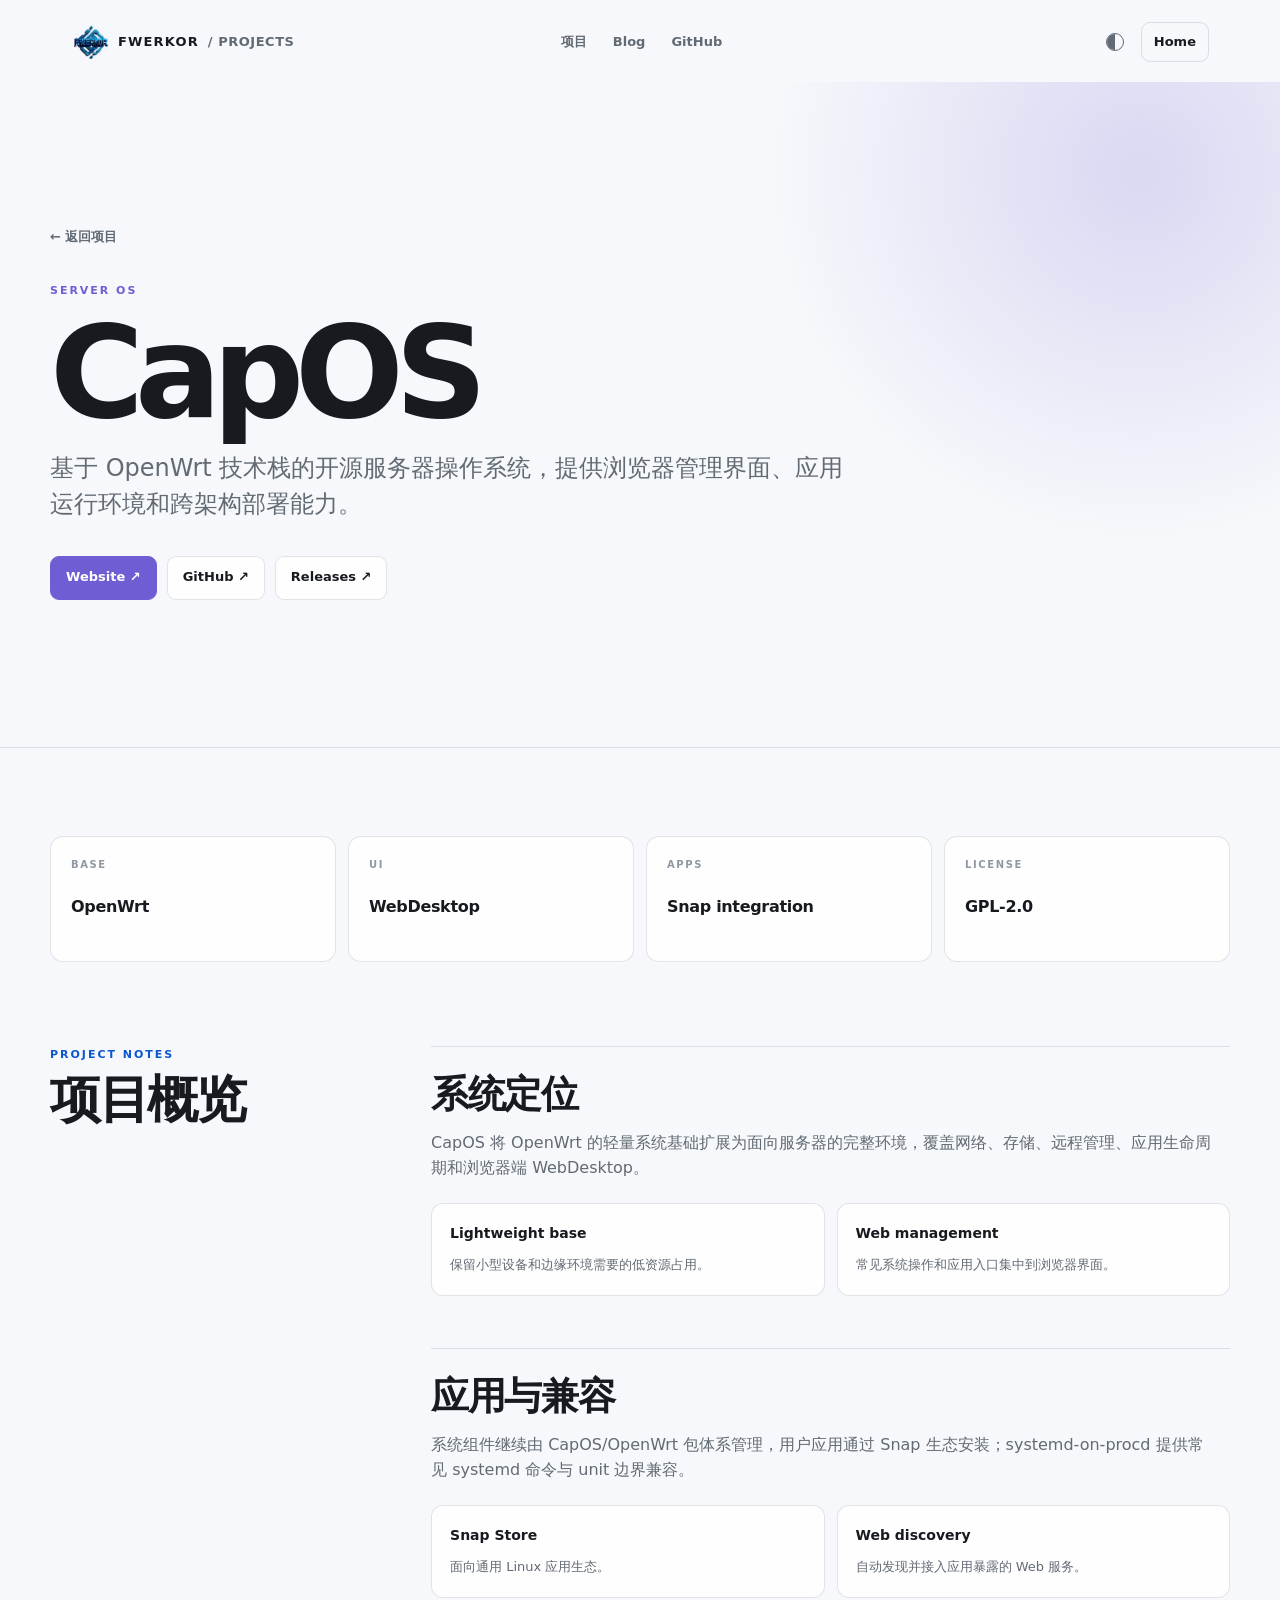
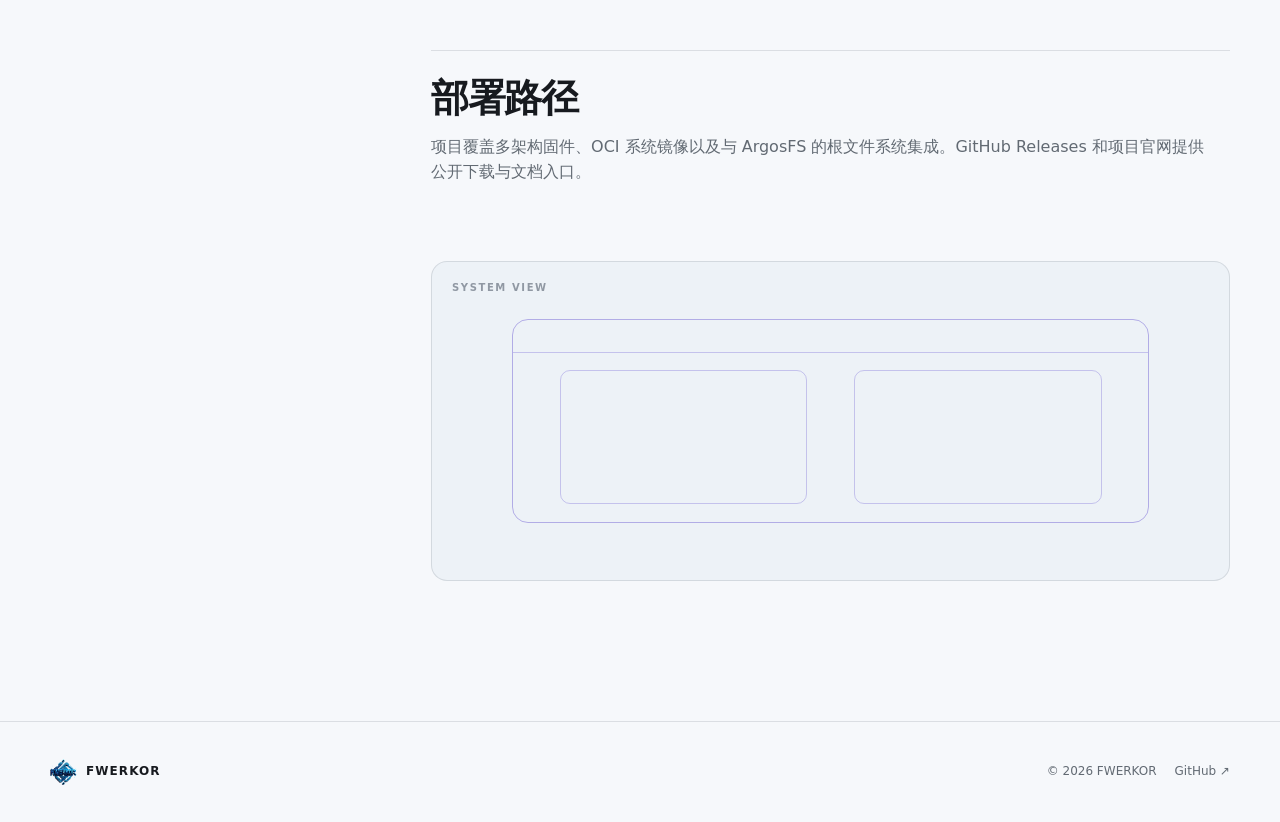
==== capos/index.html @ 383c3d09 "feat: launch redesigned FWERKOR project site" ====
<!doctype html><html lang="zh-CN"><head><meta charset="utf-8"><meta name="viewport" content="width=device-width,initial-scale=1,viewport-fit=cover"><meta name="theme-color" content="#0c0f13"><title>CapOS — FWERKOR Projects</title><link rel="icon" type="image/png" href="/assets/fwerkor-logo.png"><script src="/theme-init.js"></script><link rel="stylesheet" href="/styles.css"><script src="/main.js" defer></script></head><body><header class="site-header">
  <a class="brand" href="/"><img src="/assets/fwerkor-logo.png" alt=""><span>FWERKOR</span><span class="brand-sub">/ PROJECTS</span></a>
  <nav class="nav"><a href="/#projects">项目</a><a href="https://blog.fwerkor.com/">Blog</a><a href="https://github.com/fwerkor" target="_blank" rel="noreferrer">GitHub</a></nav>
  <div class="header-actions"><button class="theme-toggle" data-theme-toggle aria-label="切换显示模式"><span class="theme-glyph"></span></button><a class="header-home" href="https://www.fwerkor.com/">Home</a></div>
</header><main class="detail-page" data-project="capos">
<section class="detail-hero"><div class="shell detail-hero-inner"><a class="back-link" href="/">← 返回项目</a><p class="detail-kicker">SERVER OS</p><h1 class="detail-title">CapOS</h1><p class="detail-subtitle">基于 OpenWrt 技术栈的开源服务器操作系统，提供浏览器管理界面、应用运行环境和跨架构部署能力。</p><div class="resource-row"><a class="resource-link primary" href="https://capos.top/" target="_blank" rel="noreferrer">Website ↗</a><a class="resource-link" href="https://github.com/fwerkor/CapOS" target="_blank" rel="noreferrer">GitHub ↗</a><a class="resource-link" href="https://github.com/fwerkor/CapOS/releases" target="_blank" rel="noreferrer">Releases ↗</a></div></div></section>
<section class="detail-body shell"><div class="fact-grid"><div class="fact"><span class="fact-label">Base</span><span class="fact-value">OpenWrt</span></div><div class="fact"><span class="fact-label">UI</span><span class="fact-value">WebDesktop</span></div><div class="fact"><span class="fact-label">Apps</span><span class="fact-value">Snap integration</span></div><div class="fact"><span class="fact-label">License</span><span class="fact-value">GPL-2.0</span></div></div><div class="content-grid"><aside class="content-nav"><p class="section-label">PROJECT NOTES</p><h2>项目概览</h2></aside><div class="prose"><section class="prose-section reveal"><h3>系统定位</h3><p>CapOS 将 OpenWrt 的轻量系统基础扩展为面向服务器的完整环境，覆盖网络、存储、远程管理、应用生命周期和浏览器端 WebDesktop。</p><div class="feature-list"><div class="feature"><strong>Lightweight base</strong><span>保留小型设备和边缘环境需要的低资源占用。</span></div><div class="feature"><strong>Web management</strong><span>常见系统操作和应用入口集中到浏览器界面。</span></div></div></section><section class="prose-section reveal"><h3>应用与兼容</h3><p>系统组件继续由 CapOS/OpenWrt 包体系管理，用户应用通过 Snap 生态安装；systemd-on-procd 提供常见 systemd 命令与 unit 边界兼容。</p><div class="feature-list"><div class="feature"><strong>Snap Store</strong><span>面向通用 Linux 应用生态。</span></div><div class="feature"><strong>Web discovery</strong><span>自动发现并接入应用暴露的 Web 服务。</span></div></div></section><section class="prose-section reveal"><h3>部署路径</h3><p>项目覆盖多架构固件、OCI 系统镜像以及与 ArgosFS 的根文件系统集成。GitHub Releases 和项目官网提供公开下载与文档入口。</p></section><div class="architecture capos-arch" aria-hidden="true"><span class="arch-label">SYSTEM VIEW</span><div class="frame"></div><div class="pane p1"></div><div class="pane p2"></div></div></div></div></section>
</main><footer class="site-footer"><div class="shell footer-inner"><div class="footer-brand"><img src="/assets/fwerkor-logo.png" alt=""><span>FWERKOR</span></div><div class="footer-links"><span>© <span data-year>2026</span> FWERKOR</span><a href="https://github.com/fwerkor" target="_blank" rel="noreferrer">GitHub ↗</a></div></div></footer></body></html>
---- styles.css ----
:root{
  color-scheme:light;--bg:#f6f8fb;--surface:rgba(255,255,255,.84);--surface-solid:#fff;--surface-2:#edf2f7;
  --text:#171a1f;--muted:#626a73;--faint:#9098a3;--line:rgba(25,36,48,.12);--line-strong:rgba(25,36,48,.22);
  --blue:#0b57d0;--green:#188038;--violet:#6f5ed3;--orange:#b45f06;--header:rgba(246,248,251,.76);
  --shadow:0 24px 70px rgba(34,45,58,.09);--accent:var(--blue)
}
html[data-theme=dark]{color-scheme:dark;--bg:#0c0f13;--surface:rgba(21,25,31,.86);--surface-solid:#15191f;--surface-2:#10151b;
  --text:#edf1f5;--muted:#9ca5af;--faint:#69737f;--line:rgba(232,238,244,.11);--line-strong:rgba(232,238,244,.22);
  --blue:#8ab4f8;--green:#69d18e;--violet:#b7a9ff;--orange:#f2b568;--header:rgba(12,15,19,.76);--shadow:0 28px 78px rgba(0,0,0,.28)}
*{box-sizing:border-box}html{background:var(--bg);scroll-behavior:smooth}body{margin:0;min-width:320px;overflow-x:clip;background:var(--bg);color:var(--text);
  font-family:Inter,"Noto Sans SC","Microsoft YaHei",system-ui,-apple-system,BlinkMacSystemFont,"Segoe UI",sans-serif;line-height:1.6;text-rendering:optimizeLegibility}
a{color:inherit;text-decoration:none}img{max-width:100%;display:block}button{font:inherit}::selection{background:var(--blue);color:#fff}.shell{width:min(1180px,calc(100% - 44px));margin-inline:auto}
.site-header{position:fixed;z-index:100;top:12px;left:50%;transform:translateX(-50%);width:min(1160px,calc(100% - 28px));min-height:60px;display:grid;
  grid-template-columns:1fr auto 1fr;align-items:center;padding:8px 10px 8px 13px;border:1px solid transparent;border-radius:15px;
  transition:background .25s ease,border-color .25s ease,top .25s ease,box-shadow .25s ease}
.site-header.is-scrolled{top:8px;background:var(--header);border-color:var(--line);box-shadow:0 8px 30px rgba(0,0,0,.07);backdrop-filter:blur(20px) saturate(1.25);-webkit-backdrop-filter:blur(20px) saturate(1.25)}
.brand{display:inline-flex;align-items:center;gap:9px;width:max-content;font-size:13px;font-weight:780;letter-spacing:.09em}.brand img{width:35px;height:35px;object-fit:contain}
.brand-sub{color:var(--muted);font-weight:620;letter-spacing:.04em}.nav{display:flex;align-items:center;gap:2px}.nav a,.theme-toggle,.header-home{min-height:40px;display:inline-flex;align-items:center;
  justify-content:center;padding:0 12px;border-radius:9px;font-size:13px;font-weight:650;color:var(--muted)}.nav a:hover,.theme-toggle:hover,.header-home:hover{background:var(--surface);color:var(--text)}
.header-actions{justify-self:end;display:flex;gap:6px;align-items:center}.theme-toggle{width:40px;border:0;background:transparent;cursor:pointer;padding:0}.theme-glyph{width:18px;height:18px;border:1.6px solid currentColor;border-radius:50%;position:relative;overflow:hidden}
.theme-glyph::after{content:"";position:absolute;inset:-2px 50% -2px -2px;background:currentColor}.theme-toggle[data-mode=light] .theme-glyph::after{inset:4px;border-radius:50%}
.theme-toggle[data-mode=dark] .theme-glyph::after{inset:-2px -2px -2px 50%}.header-home{border:1px solid var(--line);color:var(--text)}
.index-hero{min-height:88svh;display:grid;align-items:center;position:relative;overflow:hidden;padding-top:76px}.index-hero::before{content:"";position:absolute;width:62vw;aspect-ratio:1;border-radius:50%;right:-20vw;top:-24vw;
  background:radial-gradient(circle,color-mix(in srgb,var(--blue) 19%,transparent),transparent 66%);pointer-events:none}.hero-grid{position:absolute;inset:0;opacity:.4;pointer-events:none;
  background-image:linear-gradient(var(--line) 1px,transparent 1px),linear-gradient(90deg,var(--line) 1px,transparent 1px);background-size:64px 64px;mask-image:linear-gradient(to bottom,transparent 8%,#000 45%,transparent 92%)}
.index-kicker,.section-label,.project-kind,.detail-kicker{margin:0;font-size:11px;font-weight:780;letter-spacing:.18em;text-transform:uppercase}.index-kicker,.detail-kicker{color:var(--blue);margin-bottom:18px}
.index-title{margin:0;max-width:1050px;font-size:clamp(76px,12.4vw,176px);line-height:.84;letter-spacing:-.075em;font-weight:850}.index-copy{margin:34px 0 0 auto;max-width:620px;color:var(--muted);font-size:clamp(17px,1.7vw,22px);line-height:1.55}
.hero-meta{margin-top:42px;display:flex;gap:10px;flex-wrap:wrap}.meta-pill{min-height:34px;padding:0 12px;border:1px solid var(--line);border-radius:999px;display:inline-flex;align-items:center;color:var(--muted);font-size:12px;font-weight:650}
.project-index{padding:72px 0 150px}.section-head{display:flex;align-items:end;justify-content:space-between;gap:28px;margin-bottom:34px}.section-label{color:var(--blue)}.section-head h2{margin:8px 0 0;font-size:clamp(38px,5vw,66px);line-height:1;letter-spacing:-.05em}
.project-list{display:grid;gap:16px}.project-card{--accent:var(--blue);min-height:370px;position:relative;overflow:hidden;display:grid;grid-template-columns:1.12fr .88fr;border:1px solid var(--line);
  border-radius:18px;background:var(--surface);box-shadow:var(--shadow);transition:transform .3s ease,border-color .3s ease}.project-card:hover{transform:translateY(-4px);border-color:color-mix(in srgb,var(--accent) 38%,var(--line))}
.project-card[data-project=cid]{--accent:var(--blue)}.project-card[data-project=argosfs]{--accent:var(--green)}.project-card[data-project=capos]{--accent:var(--violet)}.project-card[data-project=cachereforge]{--accent:var(--orange)}
.project-copy{position:relative;z-index:2;padding:clamp(30px,5vw,52px);display:flex;flex-direction:column;justify-content:space-between}.project-kind{color:var(--accent)}.project-number{color:var(--faint);font-size:12px;font-variant-numeric:tabular-nums}
.project-topline{display:flex;justify-content:space-between;align-items:center}.project-card h3{margin:30px 0 14px;font-size:clamp(42px,5.4vw,74px);line-height:.95;letter-spacing:-.055em}.project-summary{margin:0;max-width:680px;color:var(--muted);font-size:15px;line-height:1.72}
.project-action{margin-top:22px;font-size:13px;font-weight:720;color:var(--accent)}.project-visual{position:relative;min-height:100%;background:color-mix(in srgb,var(--accent) 3%,transparent);overflow:hidden}.project-visual::after{content:"";position:absolute;inset:0;background:linear-gradient(90deg,var(--surface),transparent 28%);pointer-events:none}
.cid-visual .channel{position:absolute;left:18%;right:12%;height:20%;border:1px solid color-mix(in srgb,var(--accent) 45%,transparent);border-radius:14px}.cid-visual .channel::before{content:attr(data-label);position:absolute;left:14px;top:10px;font-size:10px;font-weight:780;letter-spacing:.18em;color:var(--accent)}
.cid-visual .channel:nth-child(1){top:14%;transform:translateX(-10%)}.cid-visual .channel:nth-child(2){top:40%;transform:translateX(4%)}.cid-visual .channel:nth-child(3){top:66%;transform:translateX(-2%)}.cid-visual .channel i{position:absolute;top:50%;left:24%;right:12%;height:1px;background:linear-gradient(90deg,var(--accent),transparent)}
.argos-visual .disk{position:absolute;left:22%;width:58%;height:17%;border:1px solid color-mix(in srgb,var(--accent) 45%,transparent);border-radius:50%}.argos-visual .disk::after{content:"";position:absolute;inset:14% 4%;border:1px solid color-mix(in srgb,var(--accent) 26%,transparent);border-radius:50%}
.argos-visual .disk:nth-child(1){top:18%}.argos-visual .disk:nth-child(2){top:35%;left:28%}.argos-visual .disk:nth-child(3){top:52%;left:18%}.argos-visual .disk:nth-child(4){top:69%;left:26%}.argos-visual .rail{position:absolute;top:16%;bottom:13%;width:1px;background:linear-gradient(transparent,var(--accent),transparent);opacity:.45}.argos-visual .rail.a{left:32%}.argos-visual .rail.b{right:31%}
.capos-visual .desktop{position:absolute;inset:16% 12% 16% 17%;border:1px solid color-mix(in srgb,var(--accent) 46%,transparent);border-radius:16px;overflow:hidden}.capos-visual .desktop::before{content:"";position:absolute;left:0;right:0;top:0;height:18%;border-bottom:1px solid color-mix(in srgb,var(--accent) 30%,transparent);background:color-mix(in srgb,var(--accent) 6%,transparent)}
.capos-visual .desktop::after{content:"";position:absolute;left:8%;top:30%;width:38%;height:47%;border:1px solid color-mix(in srgb,var(--accent) 31%,transparent);border-radius:9px;box-shadow:94px 0 0 -1px color-mix(in srgb,var(--accent) 5%,transparent),94px 0 0 0 color-mix(in srgb,var(--accent) 28%,transparent)}
.cache-visual .layer{position:absolute;left:19%;right:16%;height:13%;border:1px solid color-mix(in srgb,var(--accent) 46%,transparent);transform:skewX(-18deg);border-radius:8px;background:color-mix(in srgb,var(--accent) 4%,transparent)}.cache-visual .layer:nth-child(1){top:18%}.cache-visual .layer:nth-child(2){top:34%;left:25%}.cache-visual .layer:nth-child(3){top:50%;left:16%}.cache-visual .layer:nth-child(4){top:66%;left:23%}
.cache-visual .restart{position:absolute;right:17%;top:15%;bottom:13%;width:2px;background:linear-gradient(transparent,var(--accent) 18% 80%,transparent)}.cache-visual .restart::after{content:"";position:absolute;width:9px;height:9px;border-radius:50%;background:var(--accent);left:50%;top:47%;transform:translate(-50%,-50%);box-shadow:0 0 0 6px color-mix(in srgb,var(--accent) 11%,transparent)}
.detail-page{padding-top:82px}.detail-page[data-project=cid]{--accent:var(--blue)}.detail-page[data-project=argosfs]{--accent:var(--green)}.detail-page[data-project=capos]{--accent:var(--violet)}.detail-page[data-project=cachereforge]{--accent:var(--orange)}
.detail-hero{min-height:74svh;position:relative;overflow:hidden;display:grid;align-items:center;border-bottom:1px solid var(--line)}.detail-hero::before{content:"";position:absolute;width:min(62vw,860px);aspect-ratio:1;right:-20vw;top:-24vw;border-radius:50%;background:radial-gradient(circle,color-mix(in srgb,var(--accent) 21%,transparent),transparent 66%)}
.detail-hero-inner{position:relative;z-index:2;padding:68px 0 74px}.back-link{display:inline-flex;gap:8px;align-items:center;color:var(--muted);font-size:13px;font-weight:650;margin-bottom:34px}.detail-kicker{color:var(--accent)}.detail-title{margin:0;max-width:1050px;font-size:clamp(66px,10vw,146px);line-height:.86;letter-spacing:-.07em;font-weight:850}.detail-subtitle{margin:22px 0 0;max-width:800px;color:var(--muted);font-size:clamp(18px,2vw,24px);line-height:1.5}
.resource-row{margin-top:34px;display:flex;flex-wrap:wrap;gap:10px}.resource-link{min-height:44px;padding:0 15px;display:inline-flex;align-items:center;gap:8px;border:1px solid var(--line);border-radius:9px;font-size:13px;font-weight:700;background:var(--surface);transition:transform .2s ease,border-color .2s ease}
.resource-link.primary{background:var(--accent);color:#fff;border-color:var(--accent)}html[data-theme=dark] .resource-link.primary{color:#0b0e12}.resource-link:hover{transform:translateY(-1px);border-color:var(--line-strong)}
.detail-body{padding:88px 0 140px}.fact-grid{display:grid;grid-template-columns:repeat(4,1fr);gap:12px;margin-bottom:84px}.fact{min-height:126px;padding:20px;border:1px solid var(--line);border-radius:13px;background:var(--surface)}.fact-label{display:block;color:var(--faint);font-size:10px;font-weight:760;letter-spacing:.16em;text-transform:uppercase;margin-bottom:21px}.fact-value{display:block;font-size:16px;font-weight:700;letter-spacing:-.02em}
.content-grid{display:grid;grid-template-columns:minmax(220px,.55fr) minmax(0,1.45fr);gap:78px;margin-top:66px}.content-nav{position:sticky;top:110px;align-self:start}.content-nav .section-label{margin-bottom:10px}.content-nav h2{margin:0;font-size:clamp(36px,4vw,58px);line-height:1;letter-spacing:-.045em}
.prose{display:grid;gap:52px}.prose-section{border-top:1px solid var(--line);padding-top:27px}.prose-section h3{margin:0 0 14px;font-size:clamp(25px,3vw,38px);line-height:1.1;letter-spacing:-.035em}.prose-section p{margin:0;color:var(--muted);font-size:16px;max-width:780px}
.feature-list{display:grid;grid-template-columns:1fr 1fr;gap:12px;margin-top:22px}.feature{padding:18px;border:1px solid var(--line);border-radius:12px;background:var(--surface)}.feature strong{display:block;margin-bottom:7px;font-size:14px}.feature span{color:var(--muted);font-size:13px}
.architecture{min-height:320px;position:relative;overflow:hidden;margin-top:24px;border:1px solid var(--line);border-radius:16px;background:var(--surface-2)}.architecture .arch-label{position:absolute;left:20px;top:18px;color:var(--faint);font-size:10px;letter-spacing:.16em;font-weight:760}
.cid-arch .lane{position:absolute;left:8%;right:8%;height:18%;border:1px solid color-mix(in srgb,var(--accent) 45%,transparent);border-radius:12px}.cid-arch .lane:nth-of-type(1){top:20%}.cid-arch .lane:nth-of-type(2){top:43%}.cid-arch .lane:nth-of-type(3){top:66%}.cid-arch .lane::after{content:"";position:absolute;left:10%;right:10%;top:50%;height:1px;background:linear-gradient(90deg,var(--accent),transparent)}
.argos-arch::after{content:"";position:absolute;left:10%;right:10%;top:51%;height:1px;background:color-mix(in srgb,var(--accent) 38%,transparent)}.argos-arch .node{position:absolute;width:76px;height:76px;border:1px solid color-mix(in srgb,var(--accent) 50%,transparent);border-radius:50%;background:var(--surface-solid)}
.argos-arch .n1{left:12%;top:35%}.argos-arch .n2{left:36%;top:22%}.argos-arch .n3{left:58%;top:49%}.argos-arch .n4{right:10%;top:30%}
.capos-arch .frame{position:absolute;inset:18% 10%;border:1px solid color-mix(in srgb,var(--accent) 47%,transparent);border-radius:16px}.capos-arch .frame::before{content:"";position:absolute;left:0;right:0;top:16%;height:1px;background:color-mix(in srgb,var(--accent) 32%,transparent)}
.capos-arch .pane{position:absolute;top:34%;height:42%;border:1px solid color-mix(in srgb,var(--accent) 32%,transparent);border-radius:10px}.capos-arch .p1{left:16%;width:31%}.capos-arch .p2{right:16%;width:31%}
.cache-arch .block{position:absolute;left:12%;right:16%;height:15%;border:1px solid color-mix(in srgb,var(--accent) 45%,transparent);transform:skewX(-18deg);border-radius:8px}.cache-arch .b1{top:18%}.cache-arch .b2{top:38%;left:20%}.cache-arch .b3{top:58%;left:14%}.cache-arch .marker{position:absolute;right:15%;top:13%;bottom:13%;width:2px;background:var(--accent);opacity:.7}
.site-footer{border-top:1px solid var(--line)}.footer-inner{min-height:100px;display:flex;align-items:center;justify-content:space-between;gap:24px;color:var(--muted);font-size:12px}.footer-brand{display:flex;align-items:center;gap:9px;color:var(--text);font-weight:740;letter-spacing:.09em}.footer-brand img{width:27px;height:27px;object-fit:contain}.footer-links{display:flex;gap:18px;flex-wrap:wrap}.footer-links a:hover{color:var(--text)}
.has-js .reveal{opacity:0;transform:translateY(26px);transition:opacity .65s ease,transform .75s cubic-bezier(.2,.7,.2,1)}.has-js .reveal.is-visible{opacity:1;transform:none}
@media(max-width:900px){.site-header{grid-template-columns:1fr auto}.nav{display:none}.project-card{grid-template-columns:1fr}.project-visual{min-height:240px}.project-visual::after{background:linear-gradient(180deg,var(--surface),transparent 28%)}.fact-grid{grid-template-columns:1fr 1fr}.content-grid{grid-template-columns:1fr;gap:36px}.content-nav{position:static}}
@media(max-width:600px){.shell{width:calc(100% - 28px)}.site-header{top:8px;width:calc(100% - 16px);min-height:56px;padding:6px 7px 6px 10px}.brand img{width:33px;height:33px}.brand-sub{display:none}.header-home{padding:0 10px}.index-hero{min-height:80svh;padding-top:70px}.index-title{font-size:clamp(64px,21vw,96px)}.index-copy{margin-top:26px;font-size:17px}.project-index{padding:60px 0 100px}.section-head{align-items:start;flex-direction:column}.project-card{min-height:560px}.project-copy{padding:26px}.project-card h3{font-size:44px;margin-top:24px}.project-summary{font-size:14px}.project-visual{min-height:220px}.detail-page{padding-top:72px}.detail-hero{min-height:auto}.detail-hero-inner{padding:48px 0 60px}.detail-title{font-size:clamp(56px,18vw,84px)}.detail-subtitle{font-size:17px}.detail-body{padding:68px 0 100px}.fact-grid{grid-template-columns:1fr;margin-bottom:60px}.fact{min-height:104px}.feature-list{grid-template-columns:1fr}.architecture{min-height:260px}.footer-inner{min-height:125px;flex-direction:column;align-items:flex-start;justify-content:center}}
@media(prefers-reduced-motion:reduce){html{scroll-behavior:auto}*,*::before,*::after{animation:none!important;transition-duration:.01ms!important}.has-js .reveal{opacity:1;transform:none}}
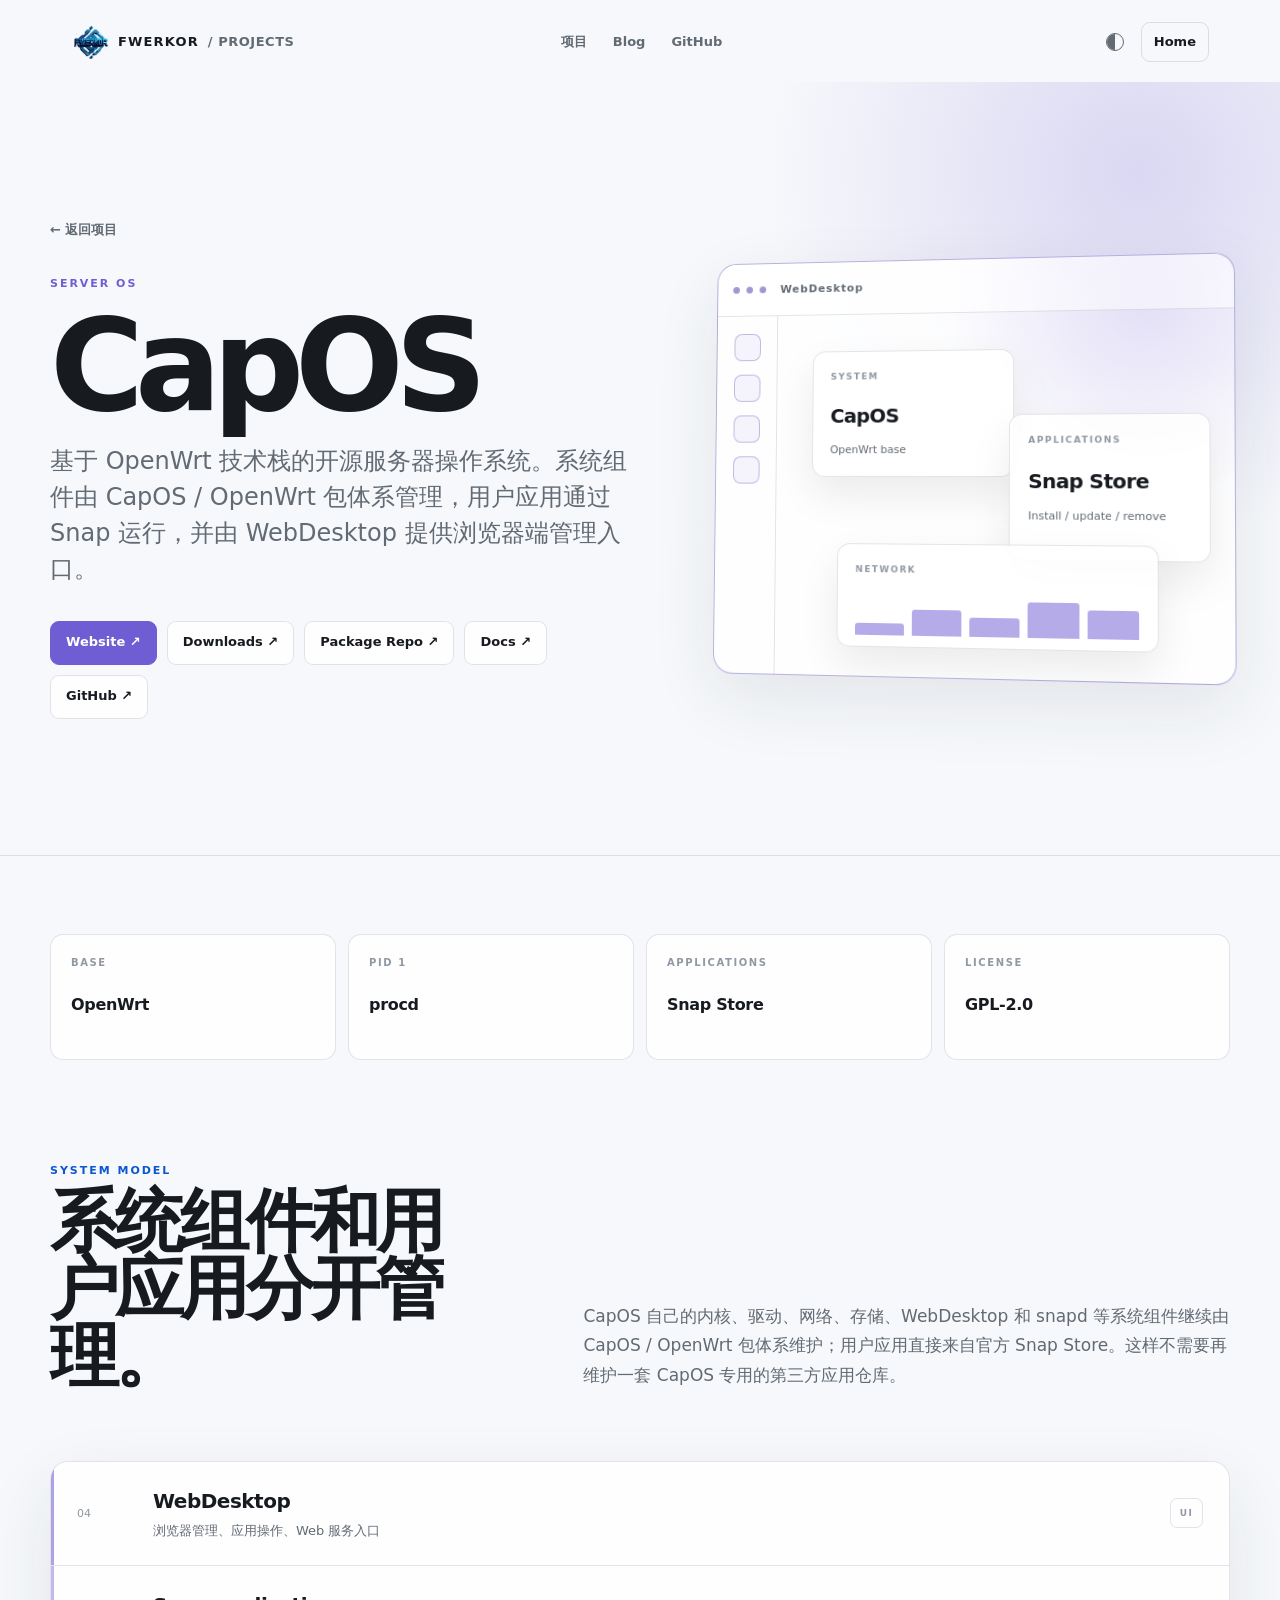
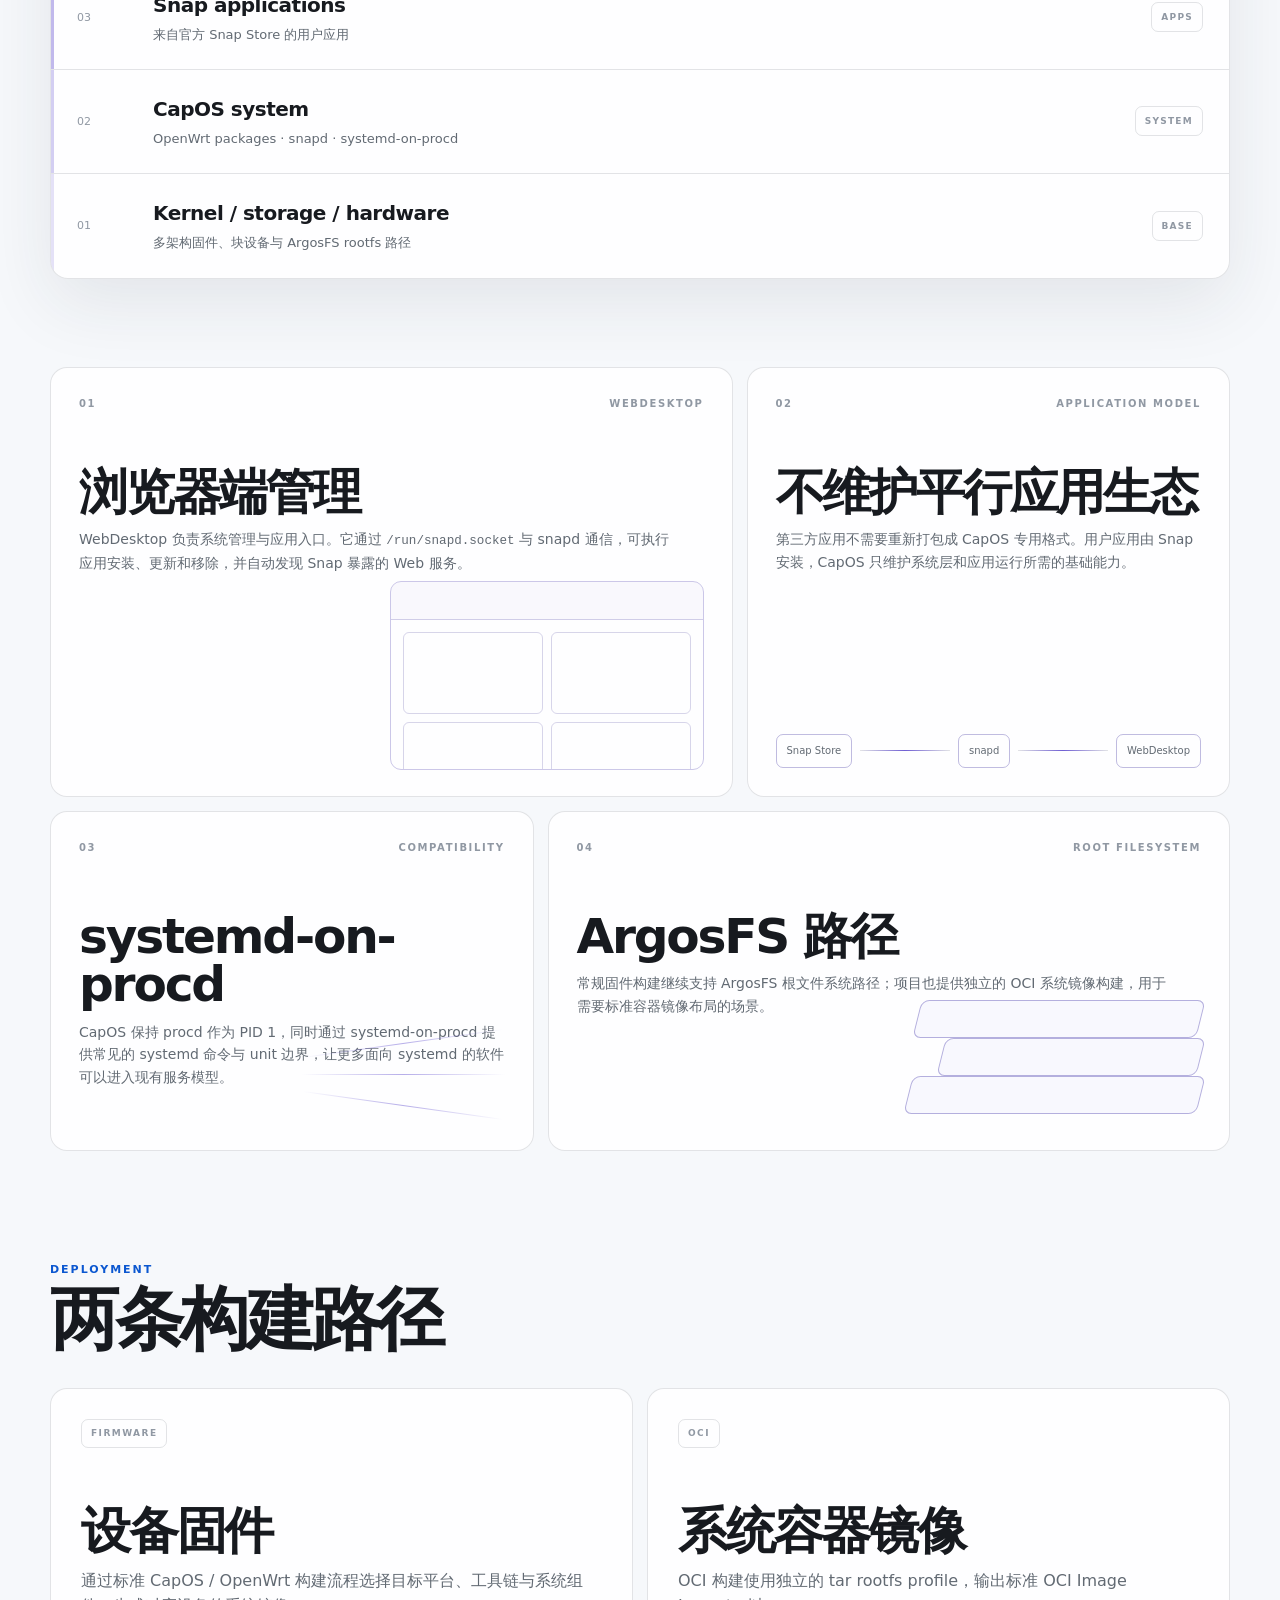
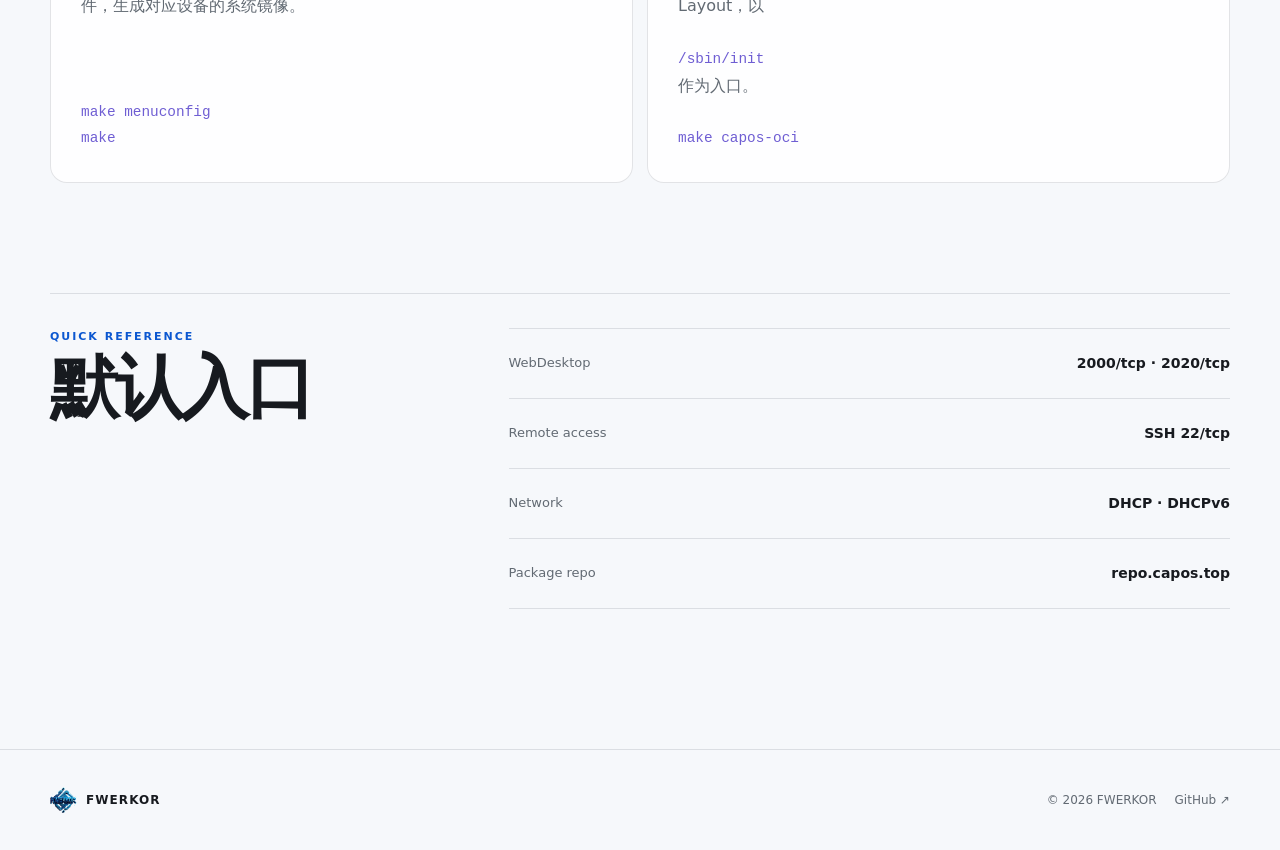
==== commit 57dc5be4: "ui: redesign CapOS project page" ====
--- a/capos/index.html
+++ b/capos/index.html
@@ -1,8 +1,187 @@
-<!doctype html><html lang="zh-CN"><head><meta charset="utf-8"><meta name="viewport" content="width=device-width,initial-scale=1,viewport-fit=cover"><meta name="theme-color" content="#0c0f13"><title>CapOS — FWERKOR Projects</title><link rel="icon" type="image/png" href="/assets/fwerkor-logo.png"><script src="/theme-init.js"></script><link rel="stylesheet" href="/styles.css"><script src="/main.js" defer></script></head><body><header class="site-header">
+<!doctype html>
+<html lang="zh-CN">
+<head>
+  <meta charset="utf-8">
+  <meta name="viewport" content="width=device-width,initial-scale=1,viewport-fit=cover">
+  <meta name="description" content="CapOS — FWERKOR open-source server operating system project.">
+  <meta name="theme-color" content="#0c0f13">
+  <title>CapOS — FWERKOR Projects</title>
+  <link rel="icon" type="image/png" href="/assets/fwerkor-logo.png">
+  <script src="/theme-init.js"></script>
+  <link rel="stylesheet" href="/styles.css?v=1.0.2">
+  <script src="/main.js" defer></script>
+</head>
+<body>
+<header class="site-header">
   <a class="brand" href="/"><img src="/assets/fwerkor-logo.png" alt=""><span>FWERKOR</span><span class="brand-sub">/ PROJECTS</span></a>
   <nav class="nav"><a href="/#projects">项目</a><a href="https://blog.fwerkor.com/">Blog</a><a href="https://github.com/fwerkor" target="_blank" rel="noreferrer">GitHub</a></nav>
   <div class="header-actions"><button class="theme-toggle" data-theme-toggle aria-label="切换显示模式"><span class="theme-glyph"></span></button><a class="header-home" href="https://www.fwerkor.com/">Home</a></div>
-</header><main class="detail-page" data-project="capos">
-<section class="detail-hero"><div class="shell detail-hero-inner"><a class="back-link" href="/">← 返回项目</a><p class="detail-kicker">SERVER OS</p><h1 class="detail-title">CapOS</h1><p class="detail-subtitle">基于 OpenWrt 技术栈的开源服务器操作系统，提供浏览器管理界面、应用运行环境和跨架构部署能力。</p><div class="resource-row"><a class="resource-link primary" href="https://capos.top/" target="_blank" rel="noreferrer">Website ↗</a><a class="resource-link" href="https://github.com/fwerkor/CapOS" target="_blank" rel="noreferrer">GitHub ↗</a><a class="resource-link" href="https://github.com/fwerkor/CapOS/releases" target="_blank" rel="noreferrer">Releases ↗</a></div></div></section>
-<section class="detail-body shell"><div class="fact-grid"><div class="fact"><span class="fact-label">Base</span><span class="fact-value">OpenWrt</span></div><div class="fact"><span class="fact-label">UI</span><span class="fact-value">WebDesktop</span></div><div class="fact"><span class="fact-label">Apps</span><span class="fact-value">Snap integration</span></div><div class="fact"><span class="fact-label">License</span><span class="fact-value">GPL-2.0</span></div></div><div class="content-grid"><aside class="content-nav"><p class="section-label">PROJECT NOTES</p><h2>项目概览</h2></aside><div class="prose"><section class="prose-section reveal"><h3>系统定位</h3><p>CapOS 将 OpenWrt 的轻量系统基础扩展为面向服务器的完整环境，覆盖网络、存储、远程管理、应用生命周期和浏览器端 WebDesktop。</p><div class="feature-list"><div class="feature"><strong>Lightweight base</strong><span>保留小型设备和边缘环境需要的低资源占用。</span></div><div class="feature"><strong>Web management</strong><span>常见系统操作和应用入口集中到浏览器界面。</span></div></div></section><section class="prose-section reveal"><h3>应用与兼容</h3><p>系统组件继续由 CapOS/OpenWrt 包体系管理，用户应用通过 Snap 生态安装；systemd-on-procd 提供常见 systemd 命令与 unit 边界兼容。</p><div class="feature-list"><div class="feature"><strong>Snap Store</strong><span>面向通用 Linux 应用生态。</span></div><div class="feature"><strong>Web discovery</strong><span>自动发现并接入应用暴露的 Web 服务。</span></div></div></section><section class="prose-section reveal"><h3>部署路径</h3><p>项目覆盖多架构固件、OCI 系统镜像以及与 ArgosFS 的根文件系统集成。GitHub Releases 和项目官网提供公开下载与文档入口。</p></section><div class="architecture capos-arch" aria-hidden="true"><span class="arch-label">SYSTEM VIEW</span><div class="frame"></div><div class="pane p1"></div><div class="pane p2"></div></div></div></div></section>
-</main><footer class="site-footer"><div class="shell footer-inner"><div class="footer-brand"><img src="/assets/fwerkor-logo.png" alt=""><span>FWERKOR</span></div><div class="footer-links"><span>© <span data-year>2026</span> FWERKOR</span><a href="https://github.com/fwerkor" target="_blank" rel="noreferrer">GitHub ↗</a></div></div></footer></body></html>+</header>
+
+<main class="detail-page capos-page" data-project="capos">
+  <section class="detail-hero capos-detail-hero">
+    <div class="shell capos-hero-grid">
+      <div class="capos-hero-copy">
+        <a class="back-link" href="/">← 返回项目</a>
+        <p class="detail-kicker">SERVER OS</p>
+        <h1 class="detail-title">CapOS</h1>
+        <p class="detail-subtitle">基于 OpenWrt 技术栈的开源服务器操作系统。系统组件由 CapOS / OpenWrt 包体系管理，用户应用通过 Snap 运行，并由 WebDesktop 提供浏览器端管理入口。</p>
+        <div class="resource-row">
+          <a class="resource-link primary" href="https://capos.top/" target="_blank" rel="noreferrer">Website ↗</a>
+          <a class="resource-link" href="https://github.com/fwerkor/CapOS/releases" target="_blank" rel="noreferrer">Downloads ↗</a>
+          <a class="resource-link" href="https://repo.capos.top/" target="_blank" rel="noreferrer">Package Repo ↗</a>
+          <a class="resource-link" href="https://github.com/fwerkor/CapOS/wiki" target="_blank" rel="noreferrer">Docs ↗</a>
+          <a class="resource-link" href="https://github.com/fwerkor/CapOS" target="_blank" rel="noreferrer">GitHub ↗</a>
+        </div>
+      </div>
+
+      <div class="capos-desktop-preview" aria-hidden="true">
+        <div class="capos-preview-bar">
+          <span class="capos-preview-dot"></span>
+          <span class="capos-preview-dot"></span>
+          <span class="capos-preview-dot"></span>
+          <span class="capos-preview-title">WebDesktop</span>
+        </div>
+        <div class="capos-preview-main">
+          <aside class="capos-preview-dock">
+            <i></i><i></i><i></i><i></i>
+          </aside>
+          <div class="capos-preview-workspace">
+            <div class="capos-preview-card card-status">
+              <small>SYSTEM</small>
+              <strong>CapOS</strong>
+              <span>OpenWrt base</span>
+            </div>
+            <div class="capos-preview-card card-apps">
+              <small>APPLICATIONS</small>
+              <strong>Snap Store</strong>
+              <span>Install / update / remove</span>
+            </div>
+            <div class="capos-preview-card card-network">
+              <small>NETWORK</small>
+              <div class="mini-chart"><i></i><i></i><i></i><i></i><i></i></div>
+            </div>
+          </div>
+        </div>
+      </div>
+    </div>
+  </section>
+
+  <section class="detail-body shell capos-detail-body">
+    <div class="fact-grid capos-facts">
+      <div class="fact"><span class="fact-label">Base</span><span class="fact-value">OpenWrt</span></div>
+      <div class="fact"><span class="fact-label">PID 1</span><span class="fact-value">procd</span></div>
+      <div class="fact"><span class="fact-label">Applications</span><span class="fact-value">Snap Store</span></div>
+      <div class="fact"><span class="fact-label">License</span><span class="fact-value">GPL-2.0</span></div>
+    </div>
+
+    <section class="capos-intro reveal">
+      <div>
+        <p class="section-label">SYSTEM MODEL</p>
+        <h2>系统组件和用户应用分开管理。</h2>
+      </div>
+      <p>CapOS 自己的内核、驱动、网络、存储、WebDesktop 和 snapd 等系统组件继续由 CapOS / OpenWrt 包体系维护；用户应用直接来自官方 Snap Store。这样不需要再维护一套 CapOS 专用的第三方应用仓库。</p>
+    </section>
+
+    <section class="capos-stack reveal" aria-label="CapOS system stack">
+      <div class="capos-stack-row stack-ui">
+        <span class="stack-index">04</span>
+        <div><strong>WebDesktop</strong><small>浏览器管理、应用操作、Web 服务入口</small></div>
+        <b>UI</b>
+      </div>
+      <div class="capos-stack-row stack-apps">
+        <span class="stack-index">03</span>
+        <div><strong>Snap applications</strong><small>来自官方 Snap Store 的用户应用</small></div>
+        <b>APPS</b>
+      </div>
+      <div class="capos-stack-row stack-system">
+        <span class="stack-index">02</span>
+        <div><strong>CapOS system</strong><small>OpenWrt packages · snapd · systemd-on-procd</small></div>
+        <b>SYSTEM</b>
+      </div>
+      <div class="capos-stack-row stack-storage">
+        <span class="stack-index">01</span>
+        <div><strong>Kernel / storage / hardware</strong><small>多架构固件、块设备与 ArgosFS rootfs 路径</small></div>
+        <b>BASE</b>
+      </div>
+    </section>
+
+    <section class="capos-bento">
+      <article class="capos-panel panel-web reveal">
+        <div class="panel-heading"><span>01</span><p>WEBDESKTOP</p></div>
+        <h3>浏览器端管理</h3>
+        <p>WebDesktop 负责系统管理与应用入口。它通过 <code>/run/snapd.socket</code> 与 snapd 通信，可执行应用安装、更新和移除，并自动发现 Snap 暴露的 Web 服务。</p>
+        <div class="panel-window" aria-hidden="true">
+          <div class="panel-window-bar"></div>
+          <div class="panel-window-grid"><i></i><i></i><i></i><i></i></div>
+        </div>
+      </article>
+
+      <article class="capos-panel panel-apps reveal">
+        <div class="panel-heading"><span>02</span><p>APPLICATION MODEL</p></div>
+        <h3>不维护平行应用生态</h3>
+        <p>第三方应用不需要重新打包成 CapOS 专用格式。用户应用由 Snap 安装，CapOS 只维护系统层和应用运行所需的基础能力。</p>
+        <div class="app-flow" aria-hidden="true">
+          <span>Snap Store</span><i></i><span>snapd</span><i></i><span>WebDesktop</span>
+        </div>
+      </article>
+
+      <article class="capos-panel panel-compat reveal">
+        <div class="panel-heading"><span>03</span><p>COMPATIBILITY</p></div>
+        <h3>systemd-on-procd</h3>
+        <p>CapOS 保持 procd 作为 PID 1，同时通过 systemd-on-procd 提供常见的 systemd 命令与 unit 边界，让更多面向 systemd 的软件可以进入现有服务模型。</p>
+        <div class="compat-lines" aria-hidden="true"><i></i><i></i><i></i></div>
+      </article>
+
+      <article class="capos-panel panel-rootfs reveal">
+        <div class="panel-heading"><span>04</span><p>ROOT FILESYSTEM</p></div>
+        <h3>ArgosFS 路径</h3>
+        <p>常规固件构建继续支持 ArgosFS 根文件系统路径；项目也提供独立的 OCI 系统镜像构建，用于需要标准容器镜像布局的场景。</p>
+        <div class="rootfs-layers" aria-hidden="true"><i></i><i></i><i></i></div>
+      </article>
+    </section>
+
+    <section class="capos-deployment">
+      <div class="capos-deployment-head reveal">
+        <p class="section-label">DEPLOYMENT</p>
+        <h2>两条构建路径</h2>
+      </div>
+      <div class="deployment-grid">
+        <article class="deployment-card reveal">
+          <span class="deployment-tag">FIRMWARE</span>
+          <h3>设备固件</h3>
+          <p>通过标准 CapOS / OpenWrt 构建流程选择目标平台、工具链与系统组件，生成对应设备的系统镜像。</p>
+          <code>make menuconfig<br>make</code>
+        </article>
+        <article class="deployment-card reveal">
+          <span class="deployment-tag">OCI</span>
+          <h3>系统容器镜像</h3>
+          <p>OCI 构建使用独立的 tar rootfs profile，输出标准 OCI Image Layout，以 <code>/sbin/init</code> 作为入口。</p>
+          <code>make capos-oci</code>
+        </article>
+      </div>
+    </section>
+
+    <section class="capos-reference reveal">
+      <div>
+        <p class="section-label">QUICK REFERENCE</p>
+        <h2>默认入口</h2>
+      </div>
+      <div class="reference-list">
+        <div><span>WebDesktop</span><strong>2000/tcp · 2020/tcp</strong></div>
+        <div><span>Remote access</span><strong>SSH 22/tcp</strong></div>
+        <div><span>Network</span><strong>DHCP · DHCPv6</strong></div>
+        <div><span>Package repo</span><strong>repo.capos.top</strong></div>
+      </div>
+    </section>
+  </section>
+</main>
+
+<footer class="site-footer">
+  <div class="shell footer-inner">
+    <div class="footer-brand"><img src="/assets/fwerkor-logo.png" alt=""><span>FWERKOR</span></div>
+    <div class="footer-links"><span>© <span data-year>2026</span> FWERKOR</span><a href="https://github.com/fwerkor" target="_blank" rel="noreferrer">GitHub ↗</a></div>
+  </div>
+</footer>
+</body>
+</html>
--- a/styles.css
+++ b/styles.css
@@ -61,4 +61,560 @@
 .has-js .reveal{opacity:0;transform:translateY(26px);transition:opacity .65s ease,transform .75s cubic-bezier(.2,.7,.2,1)}.has-js .reveal.is-visible{opacity:1;transform:none}
 @media(max-width:900px){.site-header{grid-template-columns:1fr auto}.nav{display:none}.project-card{grid-template-columns:1fr}.project-visual{min-height:240px}.project-visual::after{background:linear-gradient(180deg,var(--surface),transparent 28%)}.fact-grid{grid-template-columns:1fr 1fr}.content-grid{grid-template-columns:1fr;gap:36px}.content-nav{position:static}}
 @media(max-width:600px){.shell{width:calc(100% - 28px)}.site-header{top:8px;width:calc(100% - 16px);min-height:56px;padding:6px 7px 6px 10px}.brand img{width:33px;height:33px}.brand-sub{display:none}.header-home{padding:0 10px}.index-hero{min-height:80svh;padding-top:70px}.index-title{font-size:clamp(64px,21vw,96px)}.index-copy{margin-top:26px;font-size:17px}.project-index{padding:60px 0 100px}.section-head{align-items:start;flex-direction:column}.project-card{min-height:560px}.project-copy{padding:26px}.project-card h3{font-size:44px;margin-top:24px}.project-summary{font-size:14px}.project-visual{min-height:220px}.detail-page{padding-top:72px}.detail-hero{min-height:auto}.detail-hero-inner{padding:48px 0 60px}.detail-title{font-size:clamp(56px,18vw,84px)}.detail-subtitle{font-size:17px}.detail-body{padding:68px 0 100px}.fact-grid{grid-template-columns:1fr;margin-bottom:60px}.fact{min-height:104px}.feature-list{grid-template-columns:1fr}.architecture{min-height:260px}.footer-inner{min-height:125px;flex-direction:column;align-items:flex-start;justify-content:center}}
-@media(prefers-reduced-motion:reduce){html{scroll-behavior:auto}*,*::before,*::after{animation:none!important;transition-duration:.01ms!important}.has-js .reveal{opacity:1;transform:none}}+@media(prefers-reduced-motion:reduce){html{scroll-behavior:auto}*,*::before,*::after{animation:none!important;transition-duration:.01ms!important}.has-js .reveal{opacity:1;transform:none}}
+/* CapOS project page */
+.capos-detail-hero {
+  min-height: 86svh;
+}
+
+.capos-hero-grid {
+  position: relative;
+  z-index: 2;
+  display: grid;
+  grid-template-columns: minmax(0,1.05fr) minmax(420px,.95fr);
+  gap: clamp(42px,6vw,86px);
+  align-items: center;
+  padding-top: 64px;
+  padding-bottom: 66px;
+}
+
+.capos-hero-copy .detail-subtitle {
+  max-width: 720px;
+}
+
+.capos-desktop-preview {
+  position: relative;
+  min-height: 420px;
+  overflow: hidden;
+  border: 1px solid color-mix(in srgb,var(--accent) 38%,var(--line));
+  border-radius: 20px;
+  background:
+    radial-gradient(circle at 84% 10%,color-mix(in srgb,var(--accent) 18%,transparent),transparent 34%),
+    var(--surface);
+  box-shadow: var(--shadow);
+  transform: perspective(1100px) rotateY(-7deg) rotateX(2deg);
+}
+
+.capos-preview-bar {
+  height: 54px;
+  display: flex;
+  align-items: center;
+  gap: 7px;
+  padding: 0 16px;
+  border-bottom: 1px solid var(--line);
+  background: color-mix(in srgb,var(--surface-solid) 52%,transparent);
+}
+
+.capos-preview-dot {
+  width: 7px;
+  height: 7px;
+  border-radius: 50%;
+  background: color-mix(in srgb,var(--accent) 48%,var(--line-strong));
+}
+
+.capos-preview-title {
+  margin-left: 8px;
+  color: var(--muted);
+  font-size: 11px;
+  font-weight: 720;
+  letter-spacing: .08em;
+}
+
+.capos-preview-main {
+  display: grid;
+  grid-template-columns: 64px 1fr;
+  min-height: 365px;
+}
+
+.capos-preview-dock {
+  padding: 18px 0;
+  display: flex;
+  flex-direction: column;
+  align-items: center;
+  gap: 14px;
+  border-right: 1px solid var(--line);
+}
+
+.capos-preview-dock i {
+  width: 28px;
+  height: 28px;
+  border: 1px solid color-mix(in srgb,var(--accent) 28%,var(--line));
+  border-radius: 8px;
+  background: color-mix(in srgb,var(--accent) 6%,transparent);
+}
+
+.capos-preview-workspace {
+  position: relative;
+  min-width: 0;
+  padding: 26px;
+}
+
+.capos-preview-card {
+  position: absolute;
+  padding: 18px;
+  border: 1px solid var(--line);
+  border-radius: 13px;
+  background: color-mix(in srgb,var(--surface-solid) 88%,transparent);
+  box-shadow: 0 18px 42px rgba(0,0,0,.08);
+}
+
+.capos-preview-card small {
+  display: block;
+  margin-bottom: 17px;
+  color: var(--faint);
+  font-size: 9px;
+  font-weight: 780;
+  letter-spacing: .17em;
+}
+
+.capos-preview-card strong {
+  display: block;
+  margin-bottom: 4px;
+  font-size: 20px;
+  letter-spacing: -.03em;
+}
+
+.capos-preview-card span {
+  color: var(--muted);
+  font-size: 11px;
+}
+
+.card-status {
+  left: 8%;
+  top: 10%;
+  width: 45%;
+  height: 128px;
+}
+
+.card-apps {
+  right: 5%;
+  top: 28%;
+  width: 43%;
+  height: 146px;
+}
+
+.card-network {
+  left: 14%;
+  right: 16%;
+  bottom: 8%;
+  height: 104px;
+}
+
+.mini-chart {
+  height: 42px;
+  display: flex;
+  align-items: end;
+  gap: 8px;
+}
+
+.mini-chart i {
+  flex: 1;
+  min-width: 8px;
+  border-radius: 3px 3px 0 0;
+  background: color-mix(in srgb,var(--accent) 52%,transparent);
+}
+
+.mini-chart i:nth-child(1){height:28%}
+.mini-chart i:nth-child(2){height:62%}
+.mini-chart i:nth-child(3){height:45%}
+.mini-chart i:nth-child(4){height:84%}
+.mini-chart i:nth-child(5){height:68%}
+
+.capos-detail-body {
+  padding-top: 78px;
+}
+
+.capos-intro {
+  display: grid;
+  grid-template-columns: minmax(280px,.8fr) minmax(0,1.2fr);
+  gap: clamp(44px,8vw,110px);
+  align-items: end;
+  padding: 18px 0 70px;
+}
+
+.capos-intro h2,
+.capos-deployment-head h2,
+.capos-reference h2 {
+  margin: 8px 0 0;
+  font-size: clamp(40px,5.4vw,72px);
+  line-height: .98;
+  letter-spacing: -.055em;
+}
+
+.capos-intro > p {
+  margin: 0;
+  color: var(--muted);
+  font-size: 17px;
+  line-height: 1.75;
+}
+
+.capos-stack {
+  border: 1px solid var(--line);
+  border-radius: 18px;
+  overflow: hidden;
+  background: var(--surface);
+  box-shadow: var(--shadow);
+}
+
+.capos-stack-row {
+  min-height: 104px;
+  display: grid;
+  grid-template-columns: 54px 1fr auto;
+  gap: 22px;
+  align-items: center;
+  padding: 18px 26px;
+  border-bottom: 1px solid var(--line);
+  position: relative;
+}
+
+.capos-stack-row:last-child { border-bottom: 0; }
+
+.capos-stack-row::before {
+  content:"";
+  position:absolute;
+  inset:0 auto 0 0;
+  width:3px;
+  background: color-mix(in srgb,var(--accent) 60%,transparent);
+  opacity: .3;
+}
+
+.capos-stack-row:nth-child(1)::before{opacity:.95}
+.capos-stack-row:nth-child(2)::before{opacity:.72}
+.capos-stack-row:nth-child(3)::before{opacity:.50}
+.capos-stack-row:nth-child(4)::before{opacity:.30}
+
+.stack-index {
+  color: var(--faint);
+  font-size: 11px;
+  font-variant-numeric: tabular-nums;
+}
+
+.capos-stack-row strong {
+  display:block;
+  font-size: 20px;
+  letter-spacing: -.025em;
+}
+
+.capos-stack-row small {
+  color: var(--muted);
+  font-size: 13px;
+}
+
+.capos-stack-row b {
+  padding: 7px 9px;
+  border: 1px solid var(--line);
+  border-radius: 7px;
+  color: var(--faint);
+  font-size: 9px;
+  letter-spacing: .14em;
+}
+
+.capos-bento {
+  display: grid;
+  grid-template-columns: repeat(12,1fr);
+  gap: 14px;
+  margin-top: 88px;
+}
+
+.capos-panel {
+  position: relative;
+  overflow: hidden;
+  min-height: 340px;
+  padding: 28px;
+  border: 1px solid var(--line);
+  border-radius: 17px;
+  background: var(--surface);
+}
+
+.panel-web { grid-column: span 7; min-height: 430px; }
+.panel-apps { grid-column: span 5; }
+.panel-compat { grid-column: span 5; }
+.panel-rootfs { grid-column: span 7; }
+
+.panel-heading {
+  display:flex;
+  justify-content:space-between;
+  align-items:center;
+  margin-bottom: 56px;
+}
+
+.panel-heading span,
+.panel-heading p {
+  margin:0;
+  color:var(--faint);
+  font-size:10px;
+  font-weight:760;
+  letter-spacing:.16em;
+}
+
+.capos-panel h3 {
+  margin:0 0 12px;
+  max-width:540px;
+  font-size:clamp(30px,3.8vw,52px);
+  line-height:1;
+  letter-spacing:-.045em;
+}
+
+.capos-panel > p {
+  margin:0;
+  max-width:600px;
+  color:var(--muted);
+  font-size:14px;
+}
+
+.capos-panel code,
+.deployment-card code {
+  font-family: ui-monospace,SFMono-Regular,Menlo,Consolas,monospace;
+  font-size:.9em;
+}
+
+.panel-window {
+  position:absolute;
+  width:46%;
+  height:44%;
+  right:28px;
+  bottom:26px;
+  border:1px solid color-mix(in srgb,var(--accent) 38%,var(--line));
+  border-radius:11px;
+  overflow:hidden;
+  opacity:.7;
+}
+
+.panel-window-bar {
+  height:20%;
+  border-bottom:1px solid color-mix(in srgb,var(--accent) 28%,var(--line));
+  background:color-mix(in srgb,var(--accent) 5%,transparent);
+}
+
+.panel-window-grid {
+  display:grid;
+  grid-template-columns:repeat(2,1fr);
+  gap:8px;
+  padding:12px;
+}
+
+.panel-window-grid i {
+  aspect-ratio:1.7;
+  border:1px solid color-mix(in srgb,var(--accent) 24%,var(--line));
+  border-radius:6px;
+}
+
+.app-flow {
+  position:absolute;
+  left:28px;
+  right:28px;
+  bottom:28px;
+  display:flex;
+  align-items:center;
+  justify-content:space-between;
+  gap:8px;
+}
+
+.app-flow span {
+  padding:8px 10px;
+  border:1px solid color-mix(in srgb,var(--accent) 30%,var(--line));
+  border-radius:7px;
+  font-size:10px;
+  color:var(--muted);
+  white-space:nowrap;
+}
+
+.app-flow i {
+  flex:1;
+  height:1px;
+  background:linear-gradient(90deg,var(--line),var(--accent),var(--line));
+}
+
+.compat-lines {
+  position:absolute;
+  right:28px;
+  bottom:28px;
+  width:42%;
+  height:96px;
+}
+
+.compat-lines i {
+  position:absolute;
+  left:0;
+  right:0;
+  height:1px;
+  background:linear-gradient(90deg,transparent,var(--accent),transparent);
+  opacity:.5;
+}
+
+.compat-lines i:nth-child(1){top:18%;transform:rotate(-8deg)}
+.compat-lines i:nth-child(2){top:50%}
+.compat-lines i:nth-child(3){top:82%;transform:rotate(8deg)}
+
+.rootfs-layers {
+  position:absolute;
+  width:44%;
+  right:28px;
+  bottom:22px;
+  height:128px;
+}
+
+.rootfs-layers i {
+  position:absolute;
+  left:5%;
+  right:0;
+  height:38px;
+  border:1px solid color-mix(in srgb,var(--accent) 36%,var(--line));
+  border-radius:8px;
+  transform:skewX(-14deg);
+  background:color-mix(in srgb,var(--accent) 4%,transparent);
+}
+
+.rootfs-layers i:nth-child(1){top:0}
+.rootfs-layers i:nth-child(2){top:38px;left:13%}
+.rootfs-layers i:nth-child(3){top:76px;left:2%}
+
+.capos-deployment {
+  margin-top: 110px;
+}
+
+.capos-deployment-head {
+  margin-bottom: 34px;
+}
+
+.deployment-grid {
+  display:grid;
+  grid-template-columns:1fr 1fr;
+  gap:14px;
+}
+
+.deployment-card {
+  min-height:320px;
+  padding:30px;
+  border:1px solid var(--line);
+  border-radius:17px;
+  background:var(--surface);
+  display:flex;
+  flex-direction:column;
+}
+
+.deployment-tag {
+  width:max-content;
+  padding:6px 9px;
+  border:1px solid var(--line);
+  border-radius:7px;
+  color:var(--faint);
+  font-size:9px;
+  font-weight:760;
+  letter-spacing:.16em;
+}
+
+.deployment-card h3 {
+  margin:58px 0 12px;
+  font-size:clamp(32px,4vw,50px);
+  letter-spacing:-.045em;
+  line-height:1;
+}
+
+.deployment-card p {
+  margin:0;
+  color:var(--muted);
+  max-width:540px;
+}
+
+.deployment-card code {
+  display:block;
+  margin-top:auto;
+  padding-top:28px;
+  color:var(--accent);
+  line-height:1.8;
+}
+
+.capos-reference {
+  margin-top:110px;
+  padding-top:34px;
+  border-top:1px solid var(--line);
+  display:grid;
+  grid-template-columns:minmax(260px,.7fr) minmax(0,1.3fr);
+  gap:70px;
+}
+
+.reference-list {
+  border-top:1px solid var(--line);
+}
+
+.reference-list > div {
+  min-height:70px;
+  display:flex;
+  align-items:center;
+  justify-content:space-between;
+  gap:24px;
+  border-bottom:1px solid var(--line);
+}
+
+.reference-list span {
+  color:var(--muted);
+  font-size:13px;
+}
+
+.reference-list strong {
+  font-size:14px;
+  text-align:right;
+}
+
+@media(max-width:980px){
+  .capos-hero-grid {
+    grid-template-columns:1fr;
+    padding-top:54px;
+  }
+  .capos-desktop-preview {
+    min-height:360px;
+    transform:none;
+  }
+  .capos-intro {
+    grid-template-columns:1fr;
+    gap:24px;
+  }
+  .panel-web,.panel-apps,.panel-compat,.panel-rootfs {
+    grid-column:span 6;
+  }
+  .capos-reference {
+    grid-template-columns:1fr;
+    gap:30px;
+  }
+}
+
+@media(max-width:640px){
+  .capos-detail-hero { min-height:auto; }
+  .capos-hero-grid { padding:42px 0 54px; }
+  .capos-desktop-preview { min-height:310px; border-radius:15px; }
+  .capos-preview-main { grid-template-columns:48px 1fr; min-height:256px; }
+  .capos-preview-dock i { width:22px; height:22px; }
+  .capos-preview-workspace { padding:16px; }
+  .capos-preview-card { padding:12px; }
+  .card-status { left:5%; width:48%; height:98px; }
+  .card-apps { right:4%; width:47%; height:112px; }
+  .card-network { left:8%; right:8%; height:80px; }
+  .capos-facts { margin-bottom:54px; }
+  .capos-intro { padding-bottom:48px; }
+  .capos-intro h2,.capos-deployment-head h2,.capos-reference h2 { font-size:40px; }
+  .capos-stack-row {
+    grid-template-columns:34px 1fr;
+    gap:12px;
+    padding:17px 16px;
+  }
+  .capos-stack-row b { display:none; }
+  .capos-stack-row strong { font-size:17px; }
+  .capos-stack-row small { font-size:12px; }
+  .capos-bento { grid-template-columns:1fr; margin-top:64px; }
+  .panel-web,.panel-apps,.panel-compat,.panel-rootfs {
+    grid-column:1;
+    min-height:360px;
+  }
+  .panel-heading { margin-bottom:42px; }
+  .panel-window,.compat-lines,.rootfs-layers { opacity:.45; }
+  .panel-window { width:55%; }
+  .app-flow { gap:5px; }
+  .app-flow span { padding:7px 7px; font-size:9px; }
+  .deployment-grid { grid-template-columns:1fr; }
+  .capos-deployment { margin-top:78px; }
+  .deployment-card { min-height:280px; }
+  .capos-reference { margin-top:78px; }
+  .reference-list > div { align-items:flex-start; flex-direction:column; justify-content:center; gap:3px; padding:12px 0; }
+  .reference-list strong { text-align:left; }
+}
